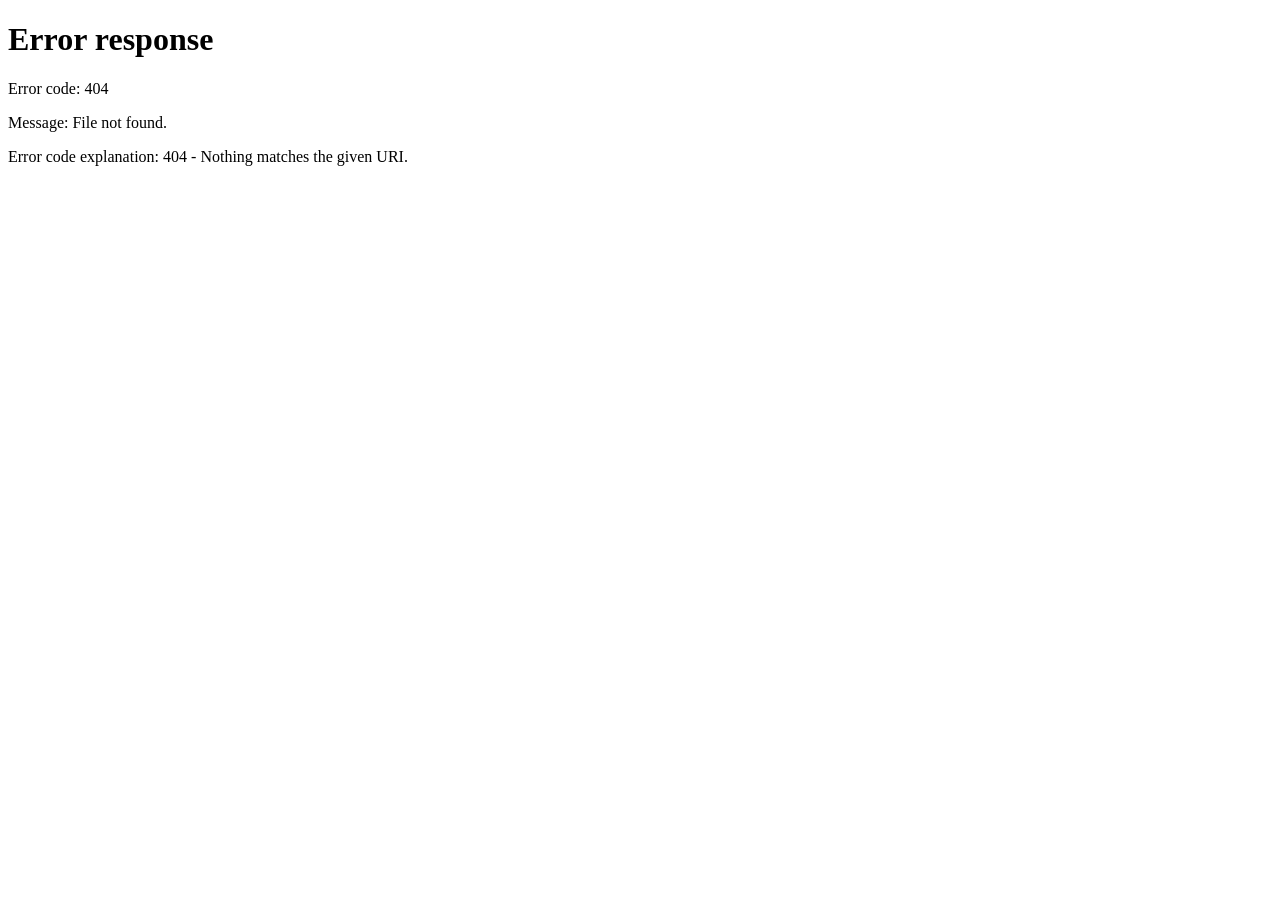
==== goals.html @ 459e5d3f "Create goals.html" ====
<!DOCTYPE html>
<html lang="en">

<head>

    <meta charset="UTF-8">

    <meta name="viewport" content="width=device-width, initial-scale=1.0">

    <title>Goals - FitTrack</title>
    <script>
    const profile = localStorage.getItem("fitTrackProfile");

    if (!profile) {
        window.location.href = "setup.html";
    }
</script>

    <link rel="stylesheet" href="css/style.css">
   


</head>


<body>


    <!-- ================= NAVBAR ================= -->

    <nav class="navbar">

        <div class="logo">
            FitTrack
        </div>


        <div class="nav-links">

            <a href="index.html">
                Home
            </a>

            <a href="workout.html">
                Workout
            </a>

            <a href="progress.html">
                Progress
            </a>

            <a href="goals.html" class="active">
                Goals
            </a>

            <a href="profile.html">
                Profile
            </a>

        </div>

    </nav>



    <!-- ================= PAGE HEADER ================= -->

    <section class="page-header">

        <h1>
            My Fitness Goals 🎯
        </h1>

        <p>
            Track your fitness goals and monitor your progress.
        </p>

    </section>



    <!-- ================= GOALS CONTAINER ================= -->

    <main class="goals-container">


        <!-- ================= WEEKLY WORKOUT GOAL ================= -->

        <div class="home-goal-card">

            <div class="goal-header">

                <div>

                    <h2>
                        Weekly Workout Goal
                    </h2>

                    <p>
                        Complete 6 workouts every week
                    </p>

                </div>


                <span class="goal-icon">
                    🏋️
                </span>

            </div>



            <div class="goal-progress">

                <div class="goal-progress-text">

                    <span id="weeklyGoalText">
                        0 / 6 workouts
                    </span>

                    <strong id="weeklyGoalPercentage">
                        0%
                    </strong>

                </div>


                <div class="goal-progress-bar">

                    <div
                        id="weeklyGoalBar"
                        class="goal-progress-fill"
                        style="width: 0%;"
                    >
                    </div>

                </div>

            </div>


            <p
                id="weeklyGoalStatus"
                class="goal-status"
            >
                Start your first workout!
            </p>

        </div>



        <!-- ================= CALORIE GOAL ================= -->

        <div class="home-goal-card">

            <div class="goal-header">

                <div>

                    <h2>
                        Calorie Burn Goal
                    </h2>

                    <p>
                        Track calories burned through workouts
                    </p>

                </div>


                <span class="goal-icon">
                    🔥
                </span>

            </div>



            <div class="goal-progress">

                <div class="goal-progress-text">

                    <span id="calorieGoalText">
                        0 / 1500 calories
                    </span>

                    <strong id="calorieGoalPercentage">
                        0%
                    </strong>

                </div>


                <div class="goal-progress-bar">

                    <div
                        id="calorieGoalBar"
                        class="goal-progress-fill"
                        style="width: 0%;"
                    >
                    </div>

                </div>

            </div>


            <p
                id="calorieGoalStatus"
                class="goal-status"
            >
                Keep training consistently!
            </p>

        </div>



        <!-- ================= CONSISTENCY GOAL ================= -->

        <div class="home-goal-card">

            <div class="goal-header">

                <div>

                    <h2>
                        Stay Consistent
                    </h2>

                    <p>
                        Build a regular workout habit
                    </p>

                </div>


                <span class="goal-icon">
                    📅
                </span>

            </div>



            <div class="goal-progress">

                <div class="goal-progress-text">

                    <span id="consistencyGoalText">
                        0 workout days
                    </span>

                    <strong id="consistencyGoalPercentage">
                        0%
                    </strong>

                </div>


                <div class="goal-progress-bar">

                    <div
                        id="consistencyGoalBar"
                        class="goal-progress-fill"
                        style="width: 0%;"
                    >
                    </div>

                </div>

            </div>


            <p
                id="consistencyGoalStatus"
                class="goal-status"
            >
                Complete workouts regularly to build consistency.
            </p>

        </div>


    </main>



    <!-- ================= FOOTER ================= -->

    <footer class="footer">

        <p>
           The real workout starts when you want to stop. – Ronnie Coleman
        </p>

    </footer>



    <!-- ================= JAVASCRIPT ================= -->

    <script src="js/goals.js"></script>


</body>

</html>
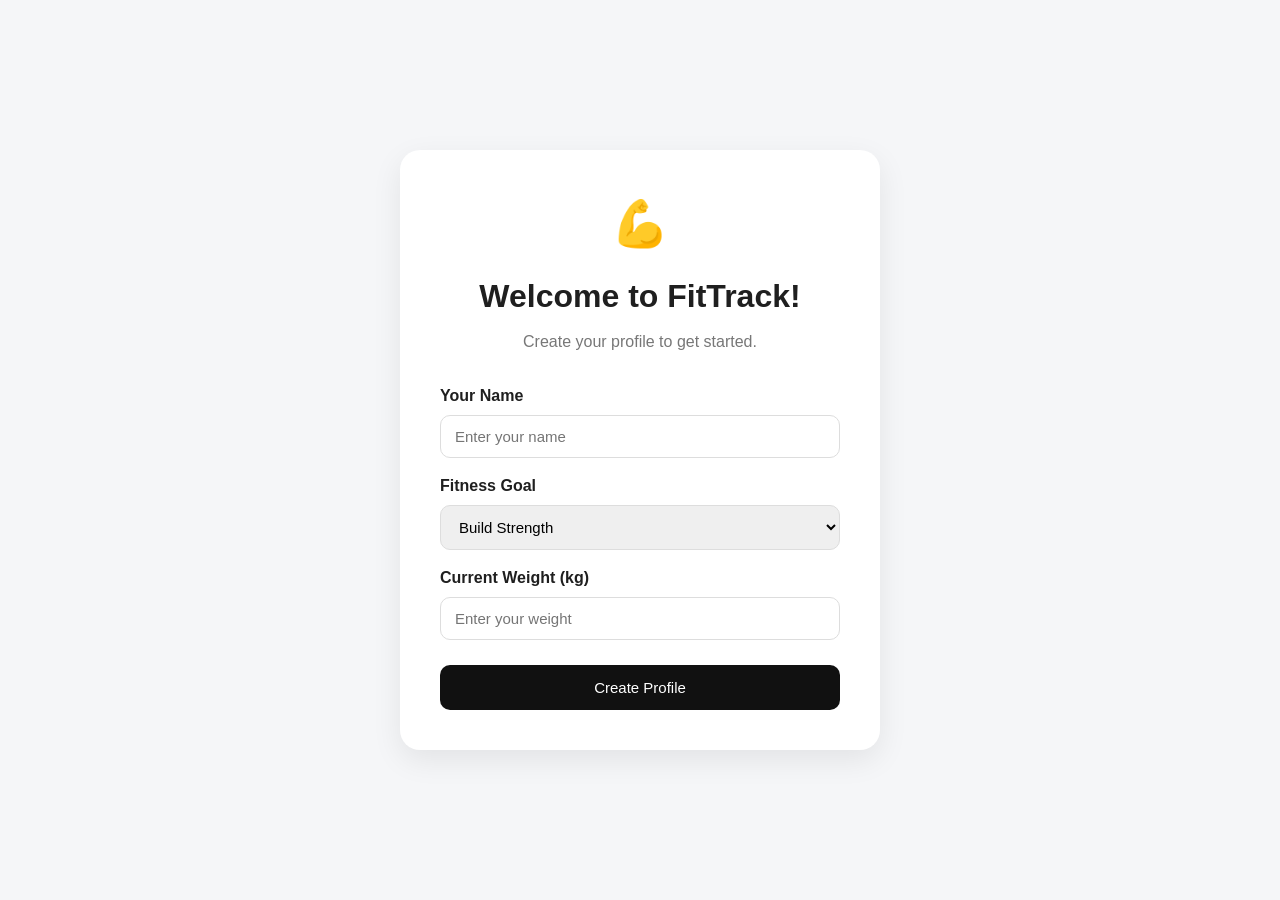
==== commit 1eb826df: "Update goals.html" ====
--- a/goals.html
+++ b/goals.html
@@ -16,7 +16,7 @@
     }
 </script>
 
-    <link rel="stylesheet" href="css/style.css">
+    <link rel="stylesheet" href="style.css">
    
 
 
@@ -26,7 +26,7 @@
 <body>
 
 
-    <!-- ================= NAVBAR ================= -->
+    <!--NAVBAR -->
 
     <nav class="navbar">
 
@@ -63,7 +63,7 @@
 
 
 
-    <!-- ================= PAGE HEADER ================= -->
+    <!--PAGE HEADER-->
 
     <section class="page-header">
 
@@ -79,12 +79,12 @@
 
 
 
-    <!-- ================= GOALS CONTAINER ================= -->
+    <!--GOALS CONTAINER-->
 
     <main class="goals-container">
 
 
-        <!-- ================= WEEKLY WORKOUT GOAL ================= -->
+        <!--WEEKLY WORKOUT GOAL-->
 
         <div class="home-goal-card">
 
@@ -151,7 +151,7 @@
 
 
 
-        <!-- ================= CALORIE GOAL ================= -->
+        <!--  CALORIE GOAl -->
 
         <div class="home-goal-card">
 
@@ -218,7 +218,7 @@
 
 
 
-        <!-- ================= CONSISTENCY GOAL ================= -->
+        <!--CONSISTENCY GOAL-->
 
         <div class="home-goal-card">
 
@@ -288,7 +288,7 @@
 
 
 
-    <!-- ================= FOOTER ================= -->
+    <!-- FOOTER-->
 
     <footer class="footer">
 
@@ -300,9 +300,9 @@
 
 
 
-    <!-- ================= JAVASCRIPT ================= -->
-
-    <script src="js/goals.js"></script>
+    <!--JAVASCRIPT  -->
+
+    <script src="goals.js"></script>
 
 
 </body>
--- a/style.css
+++ b/style.css
@@ -0,0 +1,1907 @@
+
+
+* {
+    margin: 0;
+    padding: 0;
+    box-sizing: border-box;
+}
+
+body {
+    font-family: Arial, Helvetica, sans-serif;
+    background: #f5f6f8;
+    color: #1f1f1f;
+    line-height: 1.5;
+}
+
+.navbar {
+    height: 70px;
+    background: white;
+
+    display: flex;
+    align-items: center;
+    justify-content: space-between;
+
+    padding: 0 7%;
+
+    border-bottom: 1px solid #e8e8e8;
+
+    position: sticky;
+    top: 0;
+
+    z-index: 1000;
+}
+
+.logo {
+    font-size: 24px;
+    font-weight: 700;
+}
+
+.nav-links {
+    display: flex;
+    gap: 30px;
+}
+
+.nav-links a {
+    text-decoration: none;
+    color: #555;
+    font-size: 15px;
+}
+
+.nav-links a:hover {
+    color: #000;
+}
+
+
+
+.container {
+    width: 86%;
+    max-width: 1200px;
+    margin: auto;
+}
+
+.hero {
+    margin-top: 45px;
+
+    padding: 50px;
+
+    background: white;
+
+    border-radius: 22px;
+
+    display: flex;
+    align-items: center;
+    justify-content: space-between;
+
+    box-shadow:
+        0 8px 30px
+        rgba(0, 0, 0, 0.04);
+}
+
+.welcome-text {
+    font-size: 12px;
+    font-weight: bold;
+    letter-spacing: 2px;
+    color: #777;
+}
+
+.hero h1 {
+    font-size: 42px;
+    margin: 8px 0;
+}
+
+.hero-description {
+    color: #777;
+    max-width: 500px;
+    margin-bottom: 25px;
+}
+
+.hero-icon {
+    font-size: 110px;
+}
+
+
+.primary-button {
+    border: none;
+
+    background: #111;
+    color: white;
+
+    padding: 14px 24px;
+
+    border-radius: 10px;
+
+    cursor: pointer;
+
+    font-size: 15px;
+
+    transition: 0.2s;
+}
+
+.primary-button:hover {
+    transform: translateY(-2px);
+    opacity: 0.85;
+}
+
+.secondary-button {
+    border: 1px solid #ddd;
+
+    background: white;
+
+    padding: 10px 18px;
+
+    border-radius: 8px;
+
+    cursor: pointer;
+
+    text-decoration: none;
+    color: #222;
+}
+
+.full-button {
+    width: 100%;
+    margin-top: 20px;
+}
+
+.stats-section {
+    display: grid;
+
+    grid-template-columns:
+        repeat(4, 1fr);
+
+    gap: 20px;
+
+    margin-top: 30px;
+}
+
+.stat-card {
+    background: white;
+
+    padding: 25px;
+
+    border-radius: 16px;
+
+    display: flex;
+    align-items: center;
+
+    gap: 15px;
+
+    box-shadow:
+        0 5px 20px
+        rgba(0, 0, 0, 0.03);
+}
+
+.stat-icon {
+    font-size: 30px;
+}
+
+.stat-card h2 {
+    font-size: 25px;
+}
+
+.stat-card p {
+    color: #777;
+    font-size: 14px;
+}
+
+
+.workout-section,
+.progress-section,
+.goals-section {
+    margin-top: 55px;
+}
+
+.section-title {
+    display: flex;
+
+    justify-content: space-between;
+    align-items: center;
+
+    margin-bottom: 20px;
+}
+
+.section-title p {
+    font-size: 11px;
+    color: #777;
+
+    font-weight: bold;
+
+    letter-spacing: 1.5px;
+}
+
+.section-title h2 {
+    margin-top: 5px;
+    font-size: 27px;
+}
+
+.workout-card {
+    background: white;
+
+    padding: 30px;
+
+    border-radius: 18px;
+
+    box-shadow:
+        0 5px 20px
+        rgba(0, 0, 0, 0.03);
+}
+
+.workout-card-header {
+    display: flex;
+
+    justify-content: space-between;
+    align-items: center;
+
+    padding-bottom: 20px;
+}
+
+.workout-label {
+    font-size: 11px;
+
+    font-weight: bold;
+
+    letter-spacing: 1px;
+
+    color: #777;
+}
+
+.workout-card-header h2 {
+    margin: 7px 0;
+}
+
+.workout-card-header p {
+    color: #777;
+}
+
+.workout-image {
+    font-size: 65px;
+}
+.exercise-item {
+    display: flex;
+
+    align-items: center;
+
+    gap: 18px;
+
+    padding: 18px 0;
+
+    border-top: 1px solid #eee;
+}
+
+.exercise-number {
+    width: 40px;
+    height: 40px;
+
+    border-radius: 50%;
+
+    background: #f1f1f1;
+
+    display: flex;
+
+    align-items: center;
+    justify-content: center;
+
+    font-size: 12px;
+
+    font-weight: bold;
+}
+
+.exercise-item h3 {
+    font-size: 16px;
+}
+
+.exercise-item p {
+    color: #777;
+    font-size: 14px;
+}
+.progress-card {
+    background: white;
+
+    padding: 30px;
+
+    border-radius: 18px;
+}
+
+.progress-header {
+    display: flex;
+
+    justify-content: space-between;
+    align-items: center;
+}
+
+.progress-header p {
+    color: #777;
+    margin-top: 5px;
+}
+
+.progress-header strong {
+    font-size: 28px;
+}
+
+.progress-bar {
+
+    width: 100%;
+    height: 18px;
+
+    background: #eee;
+
+    border-radius: 10px;
+
+    /* margin-top: 25px; */
+
+    overflow: hidden;
+}
+
+.progress-fill {
+    height: 100%;
+    width:0%;
+
+    background: #000;
+
+    border-radius: 10px;
+    transition : widht 0.5s ease;
+}
+
+.goal-container {
+    display: grid;
+
+    grid-template-columns:
+        repeat(3, 1fr);
+
+    gap: 20px;
+}
+
+.home-goal-card {
+    background: white;
+
+    padding: 25px;
+
+    border-radius: 16px;
+}
+
+.goal-icon {
+    font-size: 30px;
+    margin-bottom: 15px;
+}
+
+.home-goal-card p {
+    color: #777;
+    margin: 8px 0 20px;
+}
+
+.goal-bar {
+    height: 8px;
+
+    background: #eee;
+
+    border-radius: 10px;
+
+    overflow: hidden;
+}
+
+.goal-bar > div {
+    height: 100%;
+    width: 0%;
+    background: #000;
+    border-radius: 10px;
+    transition: width 0.8s ease-in-out;
+}
+
+.home-goal-card small {
+    display: block;
+
+    color: #777;
+
+    margin-top: 8px;
+}
+footer {
+    background: white;
+
+    margin-top: 70px;
+
+    padding: 25px;
+
+    text-align: center;
+
+    color: #777;
+
+    font-size: 14px;
+}
+@media (max-width: 850px) {
+
+    .stats-section {
+        grid-template-columns:
+            repeat(2, 1fr);
+    }
+
+    .goal-container {
+        grid-template-columns: 1fr;
+    }
+
+    .hero {
+        padding: 35px;
+    }
+
+    .hero h1 {
+        font-size: 34px;
+    }
+}
+
+
+@media (max-width: 550px) {
+
+    .container {
+        width: 92%;
+    }
+
+ 
+
+    .stats-section {
+        grid-template-columns: 1fr;
+    }
+
+    .hero {
+        flex-direction: column;
+
+        align-items: flex-start;
+
+        gap: 25px;
+    }
+
+    .hero-icon {
+        font-size: 70px;
+    }
+
+    .hero h1 {
+        font-size: 30px;
+    }
+
+    .workout-card {
+        padding: 20px;
+    }
+}
+
+.workout-page-header {
+    margin-top: 45px;
+    margin-bottom: 30px;
+}
+
+.workout-page-header h1 {
+    font-size: 38px;
+    margin: 8px 0;
+}
+
+.workout-page-header > p:last-child {
+    color: #777;
+}
+
+
+
+
+.workout-exercise {
+    display: flex;
+    align-items: center;
+    gap: 18px;
+
+    padding: 20px 0;
+
+    border-bottom: 1px solid #eee;
+}
+
+.workout-exercise:last-child {
+    border-bottom: none;
+}
+
+.exercise-check {
+    width: 20px;
+    height: 20px;
+    cursor: pointer;
+}
+
+.exercise-info {
+    flex: 1;
+}
+
+.exercise-info h3 {
+    font-size: 16px;
+    margin-bottom: 3px;
+}
+
+.exercise-info p {
+    color: #777;
+    font-size: 13px;
+}
+
+.exercise-details {
+    display: flex;
+    flex-direction: column;
+    align-items: flex-end;
+}
+
+.exercise-details strong {
+    font-size: 15px;
+}
+
+.exercise-details small {
+    color: #888;
+    margin-top: 3px;
+}
+
+.completed-exercise {
+    opacity: 0.55;
+}
+
+.completed-exercise .exercise-info h3 {
+    text-decoration: line-through;
+}
+
+.timer-section {
+    margin-top: 55px;
+}
+
+.timer-card {
+    background: white;
+
+    padding: 40px;
+
+    border-radius: 18px;
+
+    text-align: center;
+}
+
+.timer-card h1 {
+    font-size: 60px;
+    margin-bottom: 25px;
+}
+
+.timer-buttons {
+    display: flex;
+    justify-content: center;
+    gap: 15px;
+}
+
+.timer-buttons button {
+    min-width: 130px;
+}
+
+
+/* Weekly Plan */
+
+.weekly-workout-section {
+    margin-top: 65px;
+    margin-bottom: 60px;
+}
+
+.weekly-workout-grid {
+    display: grid;
+
+    grid-template-columns:
+        repeat(3, 1fr);
+
+    gap: 20px;
+}
+
+.weekly-workout-card {
+    background: white;
+
+    padding: 25px;
+
+    border-radius: 18px;
+
+    border: 1px solid #eee;
+}
+
+.weekly-card-top {
+    margin-bottom: 15px;
+}
+
+.weekly-card-top strong {
+    font-size: 17px;
+}
+
+.weekly-workout-card h3 {
+    margin-bottom: 8px;
+    font-size: 18px;
+}
+
+.weekly-workout-card > p {
+    color: #777;
+    font-size: 13px;
+    margin-bottom: 15px;
+}
+
+.weekly-workout-card ul {
+    padding-left: 20px;
+    color: #666;
+    font-size: 14px;
+}
+
+.weekly-workout-card li {
+    margin-bottom: 8px;
+}
+
+.weekly-workout-card li strong {
+    margin-left: 8px;
+}
+
+.weekly-rest {
+    color: #777;
+    font-style: italic;
+    margin-top: 15px;
+}
+
+.rest-day-message {
+    text-align: center;
+    padding: 50px 20px;
+}
+
+.rest-icon {
+    font-size: 55px;
+    margin-bottom: 15px;
+}
+
+.rest-day-message h2 {
+    margin-bottom: 10px;
+}
+
+.rest-day-message p {
+    color: #777;
+}
+
+
+/* Mobile */
+
+@media (max-width: 900px) {
+
+    .weekly-workout-grid {
+        grid-template-columns: repeat(2, 1fr);
+    }
+
+}
+
+
+@media (max-width: 600px) {
+
+    .workout-page-header h1 {
+        font-size: 29px;
+    }
+
+    .workout-exercise {
+        gap: 10px;
+    }
+
+    .exercise-number {
+        display: none;
+    }
+
+    .exercise-details {
+        display: none;
+    }
+
+    .timer-card h1 {
+        font-size: 48px;
+    }
+
+    .weekly-workout-grid {
+        grid-template-columns: 1fr;
+    }
+
+}
+
+
+.stats-grid {
+    display: grid;
+
+    grid-template-columns:
+        repeat(4, 1fr);
+
+    gap: 20px;
+
+    margin-top: 30px;
+    margin-bottom: 50px;
+}
+
+.stats-grid .stat-card {
+    display: block;
+
+    background: white;
+
+    padding: 25px;
+
+    border-radius: 16px;
+
+    box-shadow:
+        0 5px 20px
+        rgba(0, 0, 0, 0.03);
+}
+
+.stats-grid .stat-icon {
+    margin-bottom: 10px;
+}
+
+.stats-grid .stat-card h3 {
+    font-size: 14px;
+    color: #777;
+    margin-bottom: 8px;
+}
+
+.stats-grid .stat-card h2 {
+    font-size: 30px;
+}
+
+.stats-grid .stat-card p {
+    color: #777;
+    font-size: 13px;
+}
+
+
+/* Weight */
+
+.weight-card {
+    background: white;
+
+    padding: 25px;
+
+    border-radius: 18px;
+
+    display: flex;
+
+    gap: 15px;
+
+    align-items: center;
+}
+
+.weight-card input {
+    flex: 1;
+
+    padding: 14px;
+
+    border: 1px solid #ddd;
+
+    border-radius: 10px;
+
+    font-size: 15px;
+}
+
+.saved-weight {
+    margin-top: 12px;
+    color: #777;
+}
+
+
+/* History */
+
+.history-container {
+    background: white;
+
+    border-radius: 18px;
+
+    padding: 20px;
+}
+
+.history-item {
+    display: flex;
+
+    justify-content: space-between;
+
+    align-items: center;
+
+    padding: 18px 5px;
+
+    border-bottom: 1px solid #eee;
+}
+
+.history-item:last-child {
+    border-bottom: none;
+}
+
+.history-item p {
+    color: #777;
+
+    font-size: 13px;
+
+    margin-top: 5px;
+}
+
+.history-item span {
+    font-size: 14px;
+}
+
+.empty-message {
+    color: #777;
+
+    text-align: center;
+
+    padding: 20px;
+}
+
+
+
+
+.weekly-plan {
+    display: grid;
+
+    grid-template-columns:
+        repeat(3, 1fr);
+
+    gap: 20px;
+}
+
+.weekly-day-card {
+    background: white;
+
+    padding: 22px;
+
+    border-radius: 18px;
+}
+
+.weekly-day-header {
+    display: flex;
+
+    justify-content: space-between;
+
+    align-items: center;
+}
+
+.weekly-day-header span {
+    font-size: 25px;
+}
+
+.weekly-day-card h3 {
+    margin: 15px 0;
+}
+
+.weekly-day-card ul {
+    padding-left: 20px;
+
+    color: #666;
+}
+
+.weekly-day-card li {
+    margin-bottom: 8px;
+}
+
+.rest-day {
+    color: #777;
+
+    font-style: italic;
+}
+
+
+
+@media (max-width: 900px) {
+
+    .stats-grid {
+        grid-template-columns:
+            repeat(2, 1fr);
+    }
+
+    .weekly-plan {
+        grid-template-columns:
+            repeat(2, 1fr);
+    }
+
+}
+
+
+@media (max-width: 600px) {
+
+    .stats-grid {
+        grid-template-columns: 1fr;
+    }
+
+    .weekly-plan {
+        grid-template-columns: 1fr;
+    }
+
+    .weight-card {
+        flex-direction: column;
+
+        align-items: stretch;
+    }
+
+}
+
+
+.exercise-check {
+    display: flex;
+    align-items: center;
+    gap: 18px;
+    width: 100%;
+    padding: 18px 20px;
+    cursor: pointer;
+    box-sizing: border-box;
+}
+
+.exercise-check + .exercise-check {
+    border-top: 1px solid #eeeeee;
+}
+
+.exercise-checkbox {
+    width: 20px;
+    height: 20px;
+    cursor: pointer;
+    flex-shrink: 0;
+}
+
+.exercise-info {
+    display: flex;
+    flex-direction: column;
+    gap: 6px;
+}
+
+.exercise-info strong {
+    font-size: 16px;
+    color: #222;
+}
+
+.exercise-info p {
+    margin: 0;
+    font-size: 14px;
+    color: #777;
+}
+
+
+.workout-card {
+    background: white;
+    border-radius: 18px;
+    overflow: hidden;
+}
+
+.workout-exercise {
+    width: 100%;
+    box-sizing: border-box;
+}
+
+
+
+.exercise-check:hover {
+    background: #f8f8f8;
+}
+
+
+
+
+@media (max-width: 600px) {
+
+    .exercise-check {
+        padding: 16px;
+        gap: 14px;
+    }
+
+    .exercise-info strong {
+        font-size: 15px;
+    }
+
+    .exercise-info p {
+        font-size: 13px;
+    }
+}
+
+
+.page-header {
+    text-align: center;
+    padding: 60px 20px 35px;
+}
+
+.page-header h1 {
+    margin: 0 0 10px;
+    font-size: 36px;
+}
+
+.page-header p {
+    margin: 0;
+    color: #777;
+    font-size: 16px;
+}
+
+.goals-container {
+    width: 90%;
+    max-width: 1000px;
+    margin: 20px auto 60px;
+
+    display: grid;
+    grid-template-columns: repeat(2, 1fr);
+    gap: 25px;
+}
+
+.home-goal-card {
+    background: #ffffff;
+    border-radius: 18px;
+    padding: 28px;
+
+    box-shadow: 0 8px 25px rgba(0, 0, 0, 0.08);
+
+    transition: transform 0.2s ease,
+                box-shadow 0.2s ease;
+}
+
+.home-goal-card:hover {
+    transform: translateY(-4px);
+
+    box-shadow: 0 12px 30px rgba(0, 0, 0, 0.12);
+}
+
+.goal-header {
+    display: flex;
+    justify-content: space-between;
+    align-items: flex-start;
+    gap: 20px;
+}
+
+.goal-header h2 {
+    margin: 0 0 8px;
+    font-size: 21px;
+}
+
+.goal-header p {
+    margin: 0;
+    color: #777;
+    font-size: 14px;
+    line-height: 1.5;
+}
+
+.goal-icon {
+    font-size: 34px;
+    flex-shrink: 0;
+}
+
+.goal-progress {
+    margin-top: 25px;
+}
+
+.goal-progress-text {
+    display: flex;
+    justify-content: space-between;
+    align-items: center;
+
+    margin-bottom: 10px;
+
+    font-size: 14px;
+}
+
+.goal-progress-text span {
+    color: #666;
+}
+
+.goal-progress-text strong {
+    font-size: 15px;
+}
+
+.goal-progress-bar {
+    width: 100%;
+    height: 10px;
+
+    background: #eeeeee;
+
+    border-radius: 20px;
+
+    overflow: hidden;
+}
+
+.goal-progress-fill {
+    height: 100%;
+    width: 0%;
+
+    background: #222;
+
+    border-radius: 20px;
+
+    transition: width 0.5s ease;
+}
+
+.goal-status {
+    margin: 18px 0 0;
+
+    color: #666;
+
+    font-size: 14px;
+    line-height: 1.5;
+}
+
+
+
+
+@media (max-width: 768px) {
+
+    .goals-container {
+        grid-template-columns: 1fr;
+        width: 92%;
+    }
+
+    .page-header {
+        padding-top: 40px;
+    }
+
+    .page-header h1 {
+        font-size: 30px;
+    }
+
+}
+
+
+@media (max-width: 480px) {
+
+    .home-goal-card {
+        padding: 22px;
+    }
+
+    .goal-header h2 {
+        font-size: 18px;
+    }
+
+    .goal-icon {
+        font-size: 28px;
+    }
+
+}
+
+
+
+.profile-container {
+    width: 90%;
+    max-width: 1000px;
+    margin: 20px auto 60px;
+
+    display: grid;
+    grid-template-columns: 0.8fr 1.2fr;
+    gap: 30px;
+    align-items: start;
+}
+
+
+
+.profile-card {
+    background: #ffffff;
+
+    border-radius: 20px;
+
+    padding: 35px 25px;
+
+    text-align: center;
+
+    box-shadow: 0 8px 25px rgba(0, 0, 0, 0.08);
+}
+
+
+.profile-avatar {
+    width: 90px;
+    height: 90px;
+
+    margin: 0 auto 18px;
+
+    border-radius: 50%;
+
+    background: #f1f1f1;
+
+    display: flex;
+    align-items: center;
+    justify-content: center;
+
+    font-size: 42px;
+}
+
+
+.profile-card h2 {
+    margin: 0 0 8px;
+
+    font-size: 25px;
+}
+
+
+.profile-card > p {
+    margin: 0;
+
+    color: #777;
+
+    font-size: 14px;
+}
+
+
+
+.profile-stats {
+    display: grid;
+
+    grid-template-columns: repeat(3, 1fr);
+
+    gap: 10px;
+
+    margin-top: 30px;
+
+    padding-top: 25px;
+
+    border-top: 1px solid #eeeeee;
+}
+
+
+.profile-stat {
+    display: flex;
+
+    flex-direction: column;
+
+    gap: 6px;
+}
+
+
+.profile-stat strong {
+    font-size: 20px;
+}
+
+
+.profile-stat span {
+    color: #777;
+
+    font-size: 12px;
+}
+
+
+.profile-form-card {
+    background: #ffffff;
+
+    border-radius: 20px;
+
+    padding: 30px;
+
+    box-shadow: 0 8px 25px rgba(0, 0, 0, 0.08);
+}
+
+
+.profile-form-card h2 {
+    margin: 0 0 8px;
+
+    font-size: 24px;
+}
+
+
+.form-description {
+    margin: 0 0 25px;
+
+    color: #777;
+
+    font-size: 14px;
+}
+
+
+.form-group {
+    margin-bottom: 20px;
+}
+
+
+.form-group label {
+    display: block;
+
+    margin-bottom: 8px;
+
+    font-size: 14px;
+
+    font-weight: 600;
+}
+
+
+.form-group input,
+.form-group select {
+    width: 100%;
+
+    box-sizing: border-box;
+
+    padding: 12px 14px;
+
+    border: 1px solid #dddddd;
+
+    border-radius: 10px;
+
+    background: #ffffff;
+
+    font-size: 14px;
+
+    outline: none;
+}
+
+
+.form-group input:focus,
+.form-group select:focus {
+    border-color: #888888;
+}
+
+
+.profile-form-card .primary-button {
+    width: 100%;
+
+    border: none;
+
+    cursor: pointer;
+}
+
+
+.profile-message {
+    min-height: 20px;
+
+    margin: 15px 0 0;
+
+    text-align: center;
+
+    font-size: 14px;
+}
+
+
+/* =========================
+   PROFILE RESPONSIVE
+========================= */
+
+@media (max-width: 768px) {
+
+    .profile-container {
+        grid-template-columns: 1fr;
+
+        width: 92%;
+    }
+
+}
+
+
+@media (max-width: 480px) {
+
+    .profile-card,
+    .profile-form-card {
+        padding: 22px;
+    }
+
+
+    .profile-stats {
+        gap: 5px;
+    }
+
+
+    .profile-stat strong {
+        font-size: 18px;
+    }
+
+}
+
+/* =========================
+   MOBILE RESPONSIVE
+   ========================= */
+
+@media (max-width: 768px) {
+
+    .navbar {
+        flex-direction: column;
+        gap: 15px;
+        padding: 15px 20px;
+    }
+
+    .nav-links {
+        display: flex;
+        flex-wrap: wrap;
+        justify-content: center;
+        gap: 8px;
+        width: 100%;
+    }
+
+    .nav-links a {
+        font-size: 13px;
+        padding: 8px 10px;
+    }
+
+    .logo {
+        font-size: 24px;
+    }
+
+    .page-header {
+        padding: 40px 20px;
+    }
+
+    .page-header h1 {
+        font-size: 28px;
+    }
+
+    .page-header p {
+        font-size: 14px;
+    }
+
+}
+
+/* =========================
+   WORKOUT HISTORY
+========================= */
+
+.history-card {
+    background: white;
+    border-radius: 18px;
+    overflow: hidden;
+    margin-top: 20px;
+}
+
+.history-table {
+    width: 100%;
+}
+
+.history-row {
+    display: grid;
+    grid-template-columns: 1.2fr 1.5fr 1fr 1fr;
+    align-items: center;
+    gap: 15px;
+    padding: 18px 20px;
+    border-bottom: 1px solid #eeeeee;
+}
+
+.history-row:last-child {
+    border-bottom: none;
+}
+
+.history-header {
+    background: #f7f7f7;
+    font-weight: 600;
+    color: #555;
+}
+
+.history-row span {
+    color: #333;
+}
+
+.status-completed {
+    display: inline-block;
+    padding: 6px 12px;
+    border-radius: 20px;
+    background: #e8f7ee;
+    color: #218838 !important;
+    font-size: 13px;
+    font-weight: 600;
+}
+
+/* Mobile */
+@media (max-width: 600px) {
+
+    .history-row {
+        grid-template-columns: 1fr;
+        gap: 8px;
+        padding: 15px;
+    }
+
+    .history-header {
+        display: none;
+    }
+
+    .history-row span {
+        font-size: 14px;
+    }
+
+}
+
+.weight-history-row {
+    grid-template-columns: 1fr 1fr 1fr;
+}
+
+.weight-history-list .history-row {
+    grid-template-columns: 1fr 1fr 1fr;
+}
+
+/* =========================
+   PROFILE SETUP PAGE
+========================= */
+
+.setup-container {
+    min-height: 100vh;
+    display: flex;
+    justify-content: center;
+    align-items: center;
+    padding: 30px 20px;
+}
+
+.setup-card {
+    width: 100%;
+    max-width: 480px;
+    background: #ffffff;
+    padding: 40px;
+    border-radius: 20px;
+    box-shadow: 0 10px 30px rgba(0, 0, 0, 0.08);
+}
+
+.setup-icon {
+    font-size: 45px;
+    text-align: center;
+    margin-bottom: 15px;
+}
+
+.setup-card h1 {
+    text-align: center;
+    margin-bottom: 10px;
+}
+
+.setup-card > p {
+    text-align: center;
+    color: #777;
+    margin-bottom: 30px;
+}
+
+.setup-card label {
+    display: block;
+    margin-top: 16px;
+    margin-bottom: 7px;
+    font-weight: 600;
+}
+
+.setup-card input,
+.setup-card select {
+    width: 100%;
+    padding: 12px 14px;
+    border: 1px solid #ddd;
+    border-radius: 10px;
+    font-size: 15px;
+    box-sizing: border-box;
+}
+
+.setup-card input:focus,
+.setup-card select:focus {
+    outline: none;
+    border-color: #111;
+}
+
+.setup-card button {
+    width: 100%;
+    margin-top: 25px;
+}
+
+.reset-profile-btn {
+    width: 100%;
+    margin-top: 12px;
+    padding: 12px;
+    border: 1px solid #ddd;
+    border-radius: 10px;
+    background: #fff;
+    cursor: pointer;
+    font-size: 15px;
+}
+
+.reset-profile-btn:hover {
+    background: #f5f5f5;
+}
+
+.progress-bar {
+    width: 100%;
+    height: 8px;
+    background: #eee;
+    border-radius: 10px;
+    overflow: hidden;
+}
+
+.progress-fill {
+    height: 100%;
+    width: 0%;
+    background: #000;
+    border-radius: 10px;
+    transition: width 0.5s ease;
+}
+
+/* =========================
+   WORKOUT COUNTDOWN TIMER
+========================= */
+
+.timer-card {
+    padding: 25px;
+    text-align: center;
+}
+
+.workout-time-input {
+    display: flex;
+    justify-content: center;
+    gap: 20px;
+    margin-bottom: 25px;
+}
+
+.workout-time-input div {
+    display: flex;
+    flex-direction: column;
+    gap: 8px;
+}
+
+.workout-time-input label {
+    font-size: 14px;
+    font-weight: 600;
+}
+
+.workout-time-input input {
+    width: 90px;
+    padding: 10px;
+    text-align: center;
+    border: 1px solid #ddd;
+    border-radius: 8px;
+    font-size: 16px;
+}
+
+#workoutTimer {
+    font-size: 48px;
+    margin: 20px 0;
+    font-weight: 700;
+    letter-spacing: 2px;
+}
+
+.timer-buttons {
+    display: flex;
+    justify-content: center;
+    gap: 12px;
+}
+
+/* ========================================
+   FITTRACK ANIMATIONS
+======================================== */
+
+/* Workout card entrance */
+
+.workout-card {
+    animation: cardAppear 0.7s ease-out;
+}
+
+@keyframes cardAppear {
+
+    from {
+        opacity: 0;
+        transform: translateY(25px);
+    }
+
+    to {
+        opacity: 1;
+        transform: translateY(0);
+    }
+
+}
+
+
+/* Exercise rows entrance */
+
+.exercise-check {
+    animation: exerciseAppear 0.5s ease-out both;
+}
+
+.exercise-check:nth-child(1) {
+    animation-delay: 0.1s;
+}
+
+.exercise-check:nth-child(2) {
+    animation-delay: 0.2s;
+}
+
+.exercise-check:nth-child(3) {
+    animation-delay: 0.3s;
+}
+
+.exercise-check:nth-child(4) {
+    animation-delay: 0.4s;
+}
+
+.exercise-check:nth-child(5) {
+    animation-delay: 0.5s;
+}
+
+
+@keyframes exerciseAppear {
+
+    from {
+        opacity: 0;
+        transform: translateX(-20px);
+    }
+
+    to {
+        opacity: 1;
+        transform: translateX(0);
+    }
+
+}
+
+
+/* Hover animation */
+
+.exercise-check {
+    transition:
+        transform 0.25s ease,
+        box-shadow 0.25s ease,
+        border-color 0.25s ease;
+}
+
+.exercise-check:hover {
+    transform: translateX(6px);
+    box-shadow:
+        0 5px 18px rgba(0, 0, 0, 0.25);
+}
+
+
+/* Checkbox animation */
+
+.exercise-checkbox {
+    transition: transform 0.2s ease;
+}
+
+.exercise-checkbox:checked {
+    animation: checkboxPop 0.35s ease;
+}
+
+@keyframes checkboxPop {
+
+    0% {
+        transform: scale(1);
+    }
+
+    50% {
+        transform: scale(1.6);
+    }
+
+    100% {
+        transform: scale(1);
+    }
+
+}
+
+
+/* Complete Workout button */
+
+.primary-button {
+    transition:
+        transform 0.25s ease,
+        box-shadow 0.25s ease;
+}
+
+.primary-button:hover {
+    transform: translateY(-3px);
+    box-shadow:
+        0 8px 20px rgba(0, 0, 0, 0.25);
+}
+
+.primary-button:active {
+    transform: scale(0.97);
+}
+
+
+/* ========================================
+   FITTRACK HOME PAGE ANIMATIONS
+======================================== */
+
+.hero {
+    animation: heroAppear 0.8s ease-out;
+}
+
+@keyframes heroAppear {
+    from {
+        opacity: 0;
+        transform: translateY(30px);
+    }
+
+    to {
+        opacity: 1;
+        transform: translateY(0);
+    }
+}
+
+
+/* Statistics cards */
+
+.stat-card {
+    animation: statAppear 0.6s ease-out both;
+}
+
+.stat-card:nth-child(1) {
+    animation-delay: 0.15s;
+}
+
+.stat-card:nth-child(2) {
+    animation-delay: 0.3s;
+}
+
+.stat-card:nth-child(3) {
+    animation-delay: 0.45s;
+}
+
+@keyframes statAppear {
+    from {
+        opacity: 0;
+        transform: translateY(20px);
+    }
+
+    to {
+        opacity: 1;
+        transform: translateY(0);
+    }
+}
+
+
+/* Goal cards */
+
+.goal-card {
+    animation: goalAppear 0.6s ease-out both;
+}
+
+.goal-card:nth-child(1) {
+    animation-delay: 0.2s;
+}
+
+.goal-card:nth-child(2) {
+    animation-delay: 0.35s;
+}
+
+.goal-card:nth-child(3) {
+    animation-delay: 0.5s;
+}
+
+@keyframes goalAppear {
+    from {
+        opacity: 0;
+        transform: translateY(20px);
+    }
+
+    to {
+        opacity: 1;
+        transform: translateY(0);
+    }
+}
+
+
+/* Hero icon */
+
+.hero-icon {
+    animation: iconFloat 3s ease-in-out infinite;
+}
+
+@keyframes iconFloat {
+    0% {
+        transform: translateY(0);
+    }
+
+    50% {
+        transform: translateY(-8px);
+    }
+
+    100% {
+        transform: translateY(0);
+    }
+}
+
+/* ========================================
+   FITTRACK NAVBAR ANIMATION
+======================================== */
+
+.navbar .logo {
+    transition: transform 0.3s ease;
+}
+
+.navbar .logo:hover {
+    transform: scale(1.05);
+}
+
+
+/* Navbar links */
+
+.nav-links a {
+    position: relative;
+    transition: color 0.25s ease;
+}
+
+
+/* Animated underline */
+
+.nav-links a::after {
+    content: "";
+    position: absolute;
+
+    left: 50%;
+    bottom: -6px;
+
+    width: 0;
+    height: 2px;
+
+    background: currentColor;
+
+    transform: translateX(-50%);
+    transition: width 0.25s ease;
+}
+
+
+/* Hover */
+
+.nav-links a:hover::after {
+    width: 70%;
+}
+
+
+/* Active link */
+
+.nav-links a.active::after {
+    width: 70%;
+}
